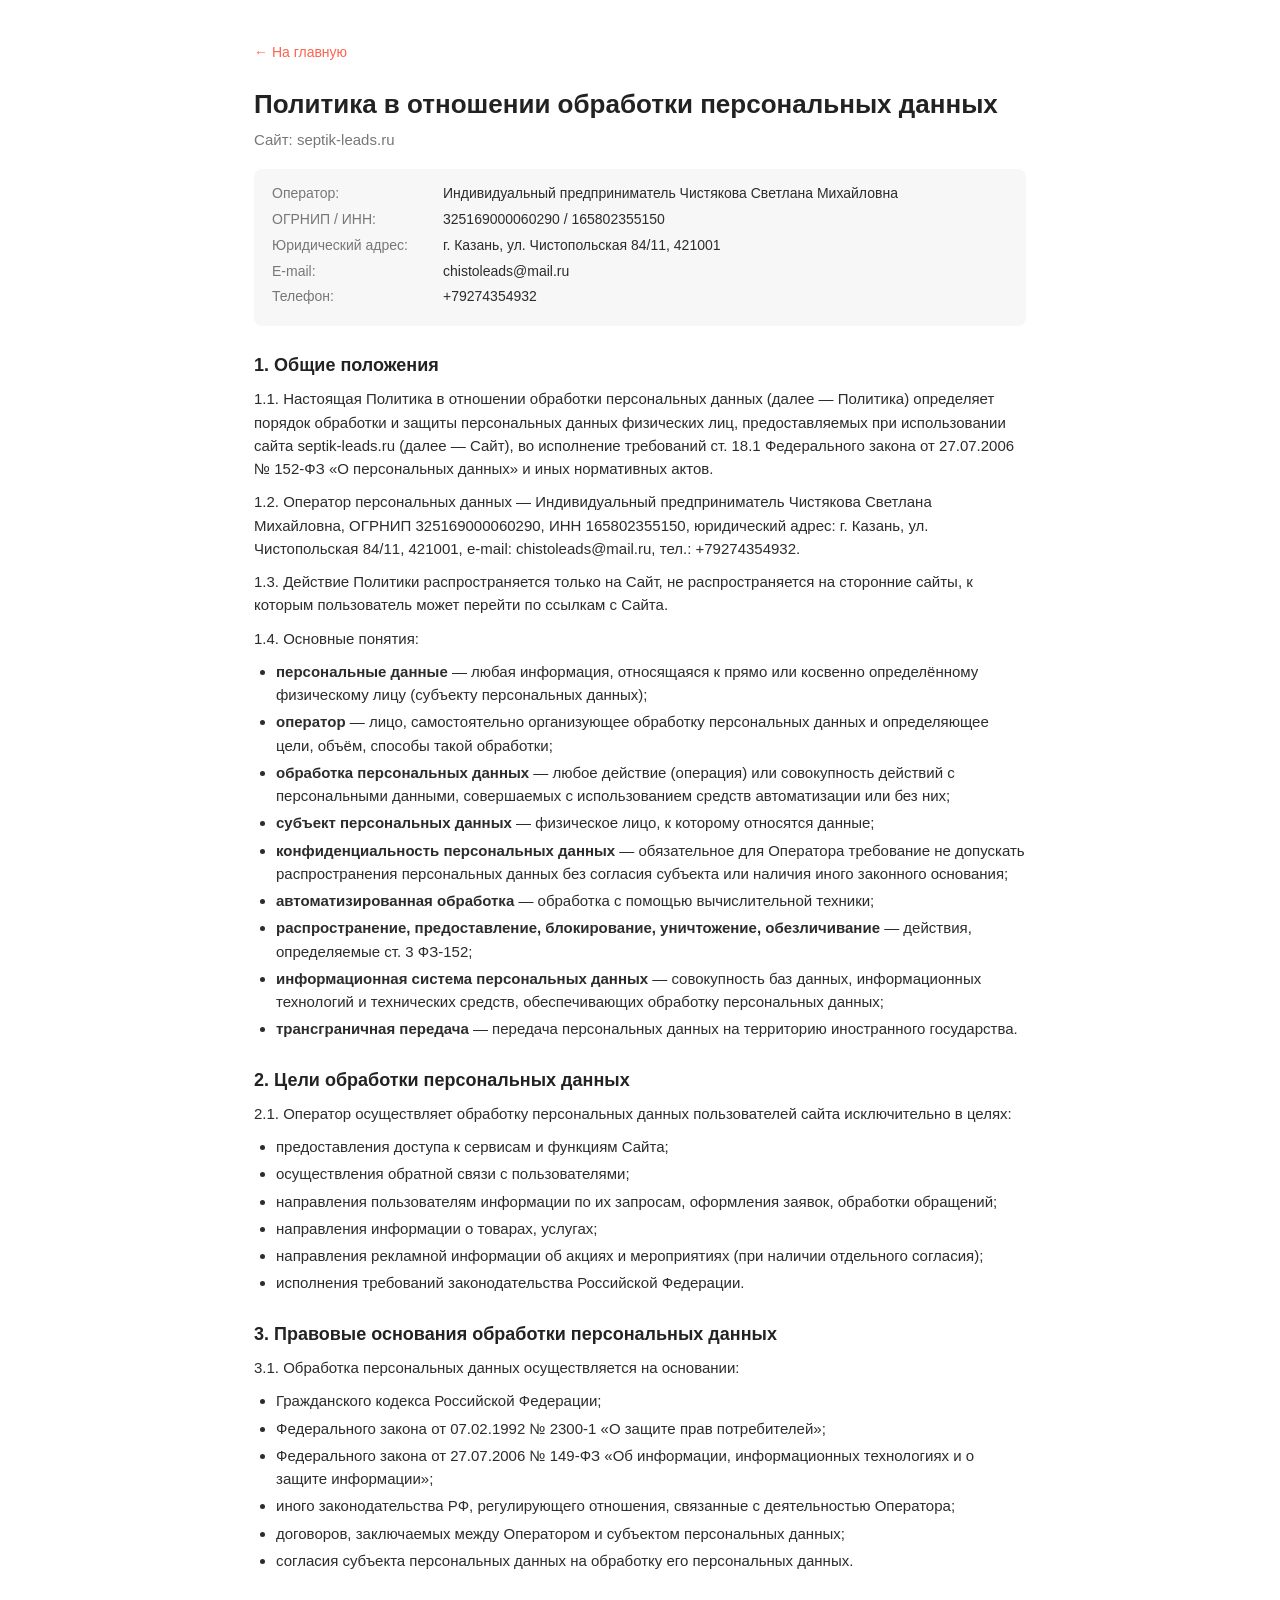
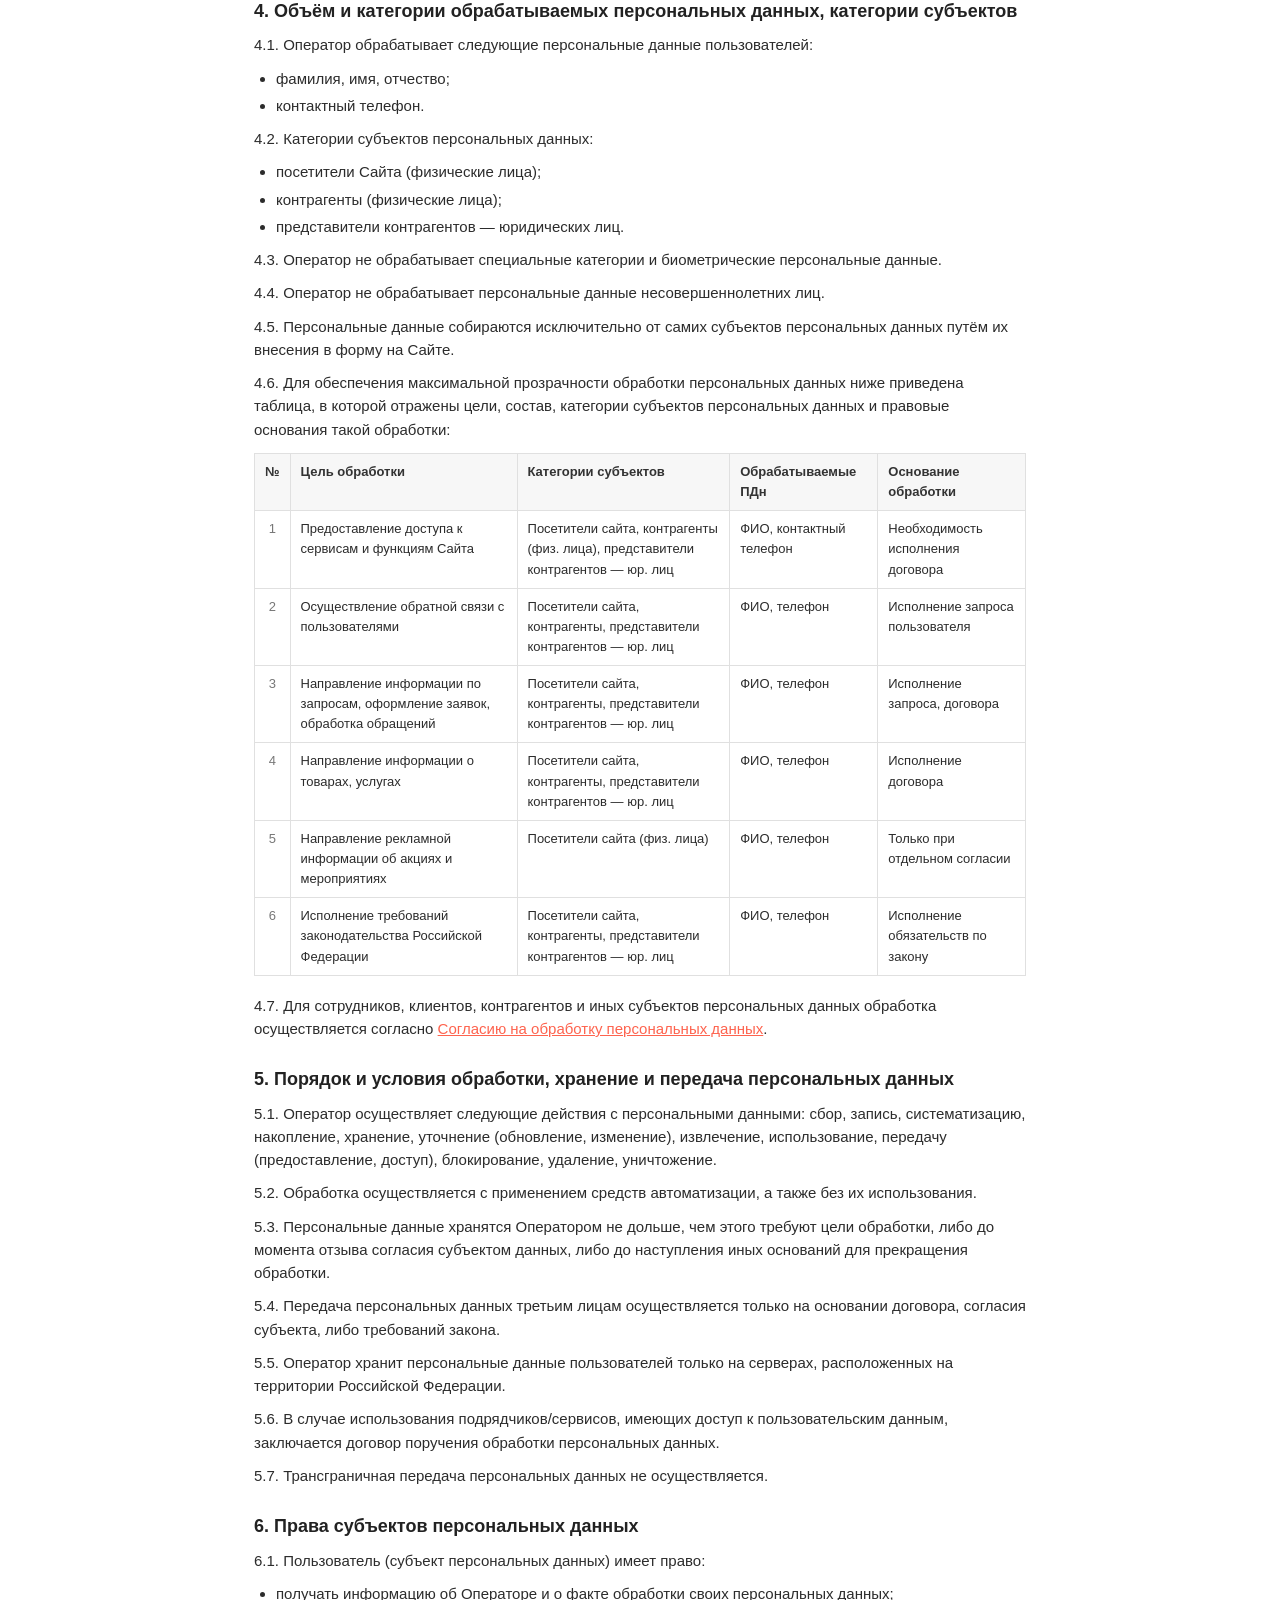
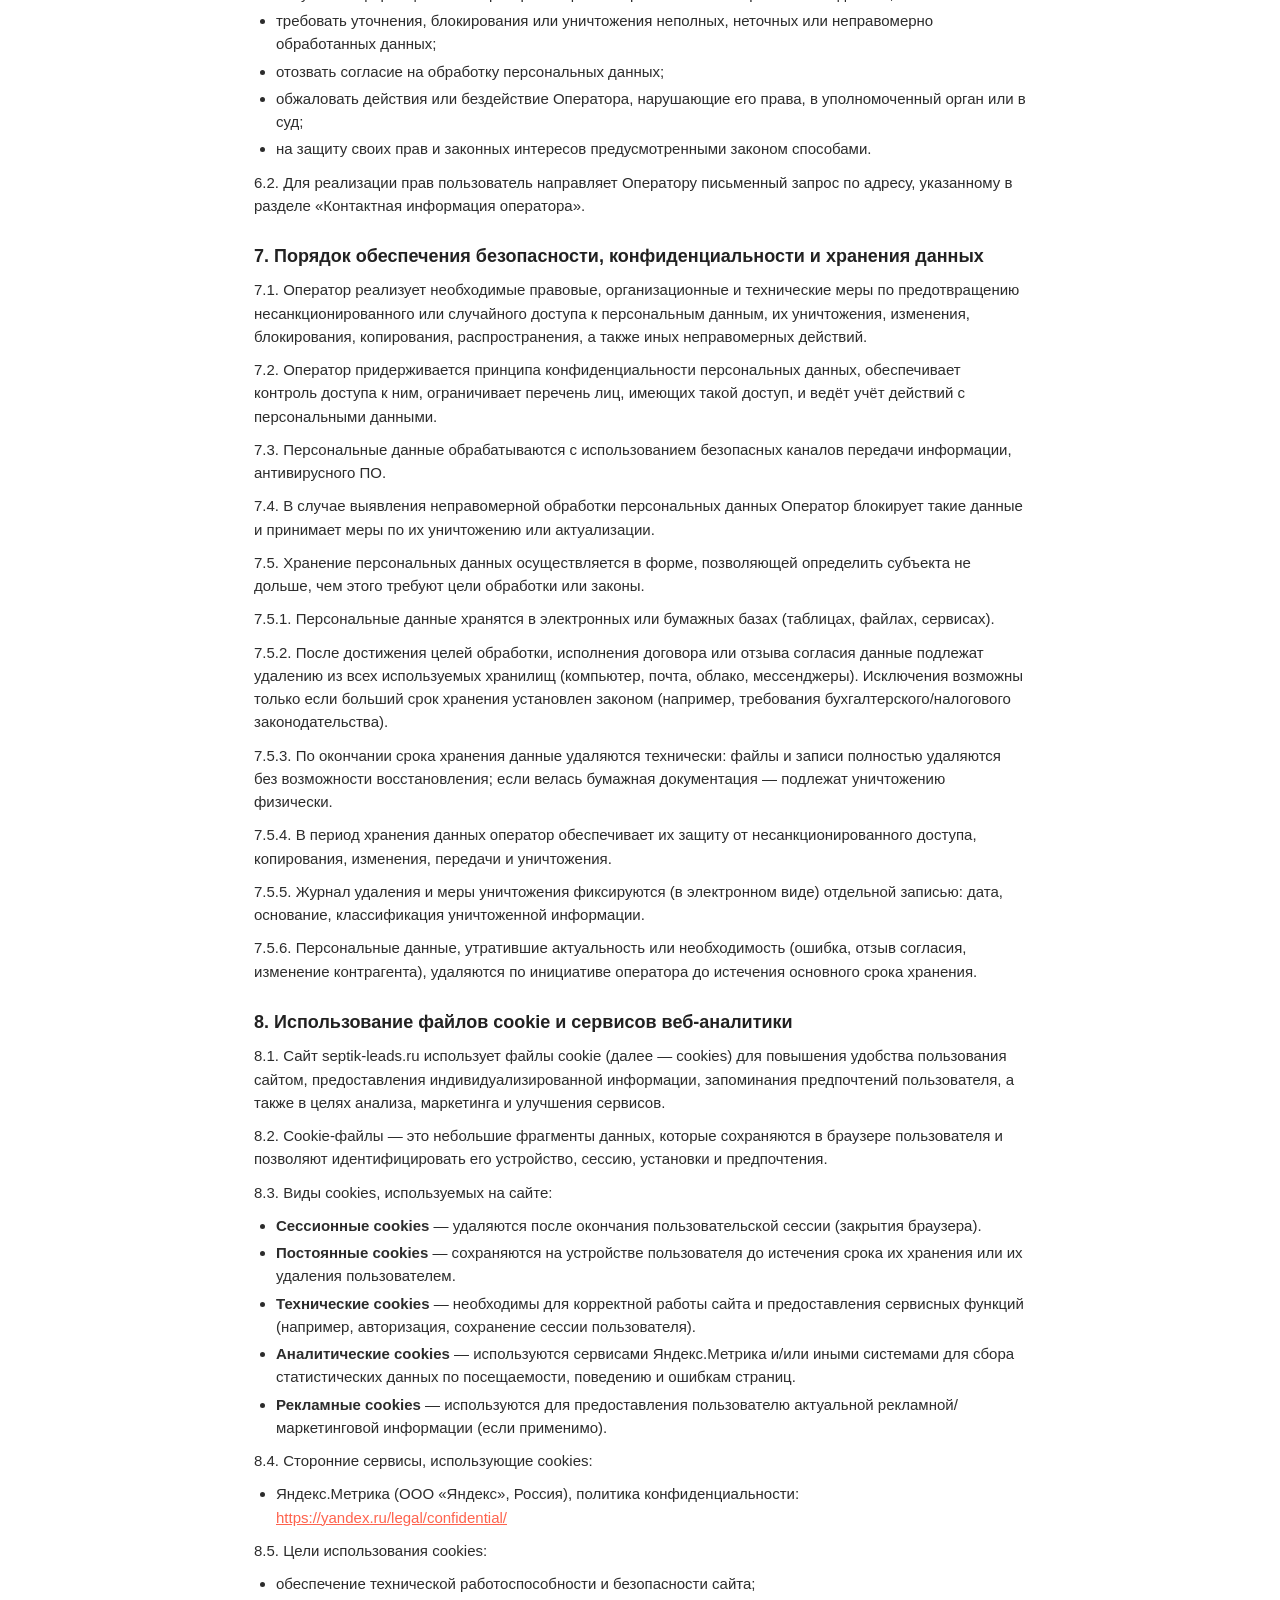
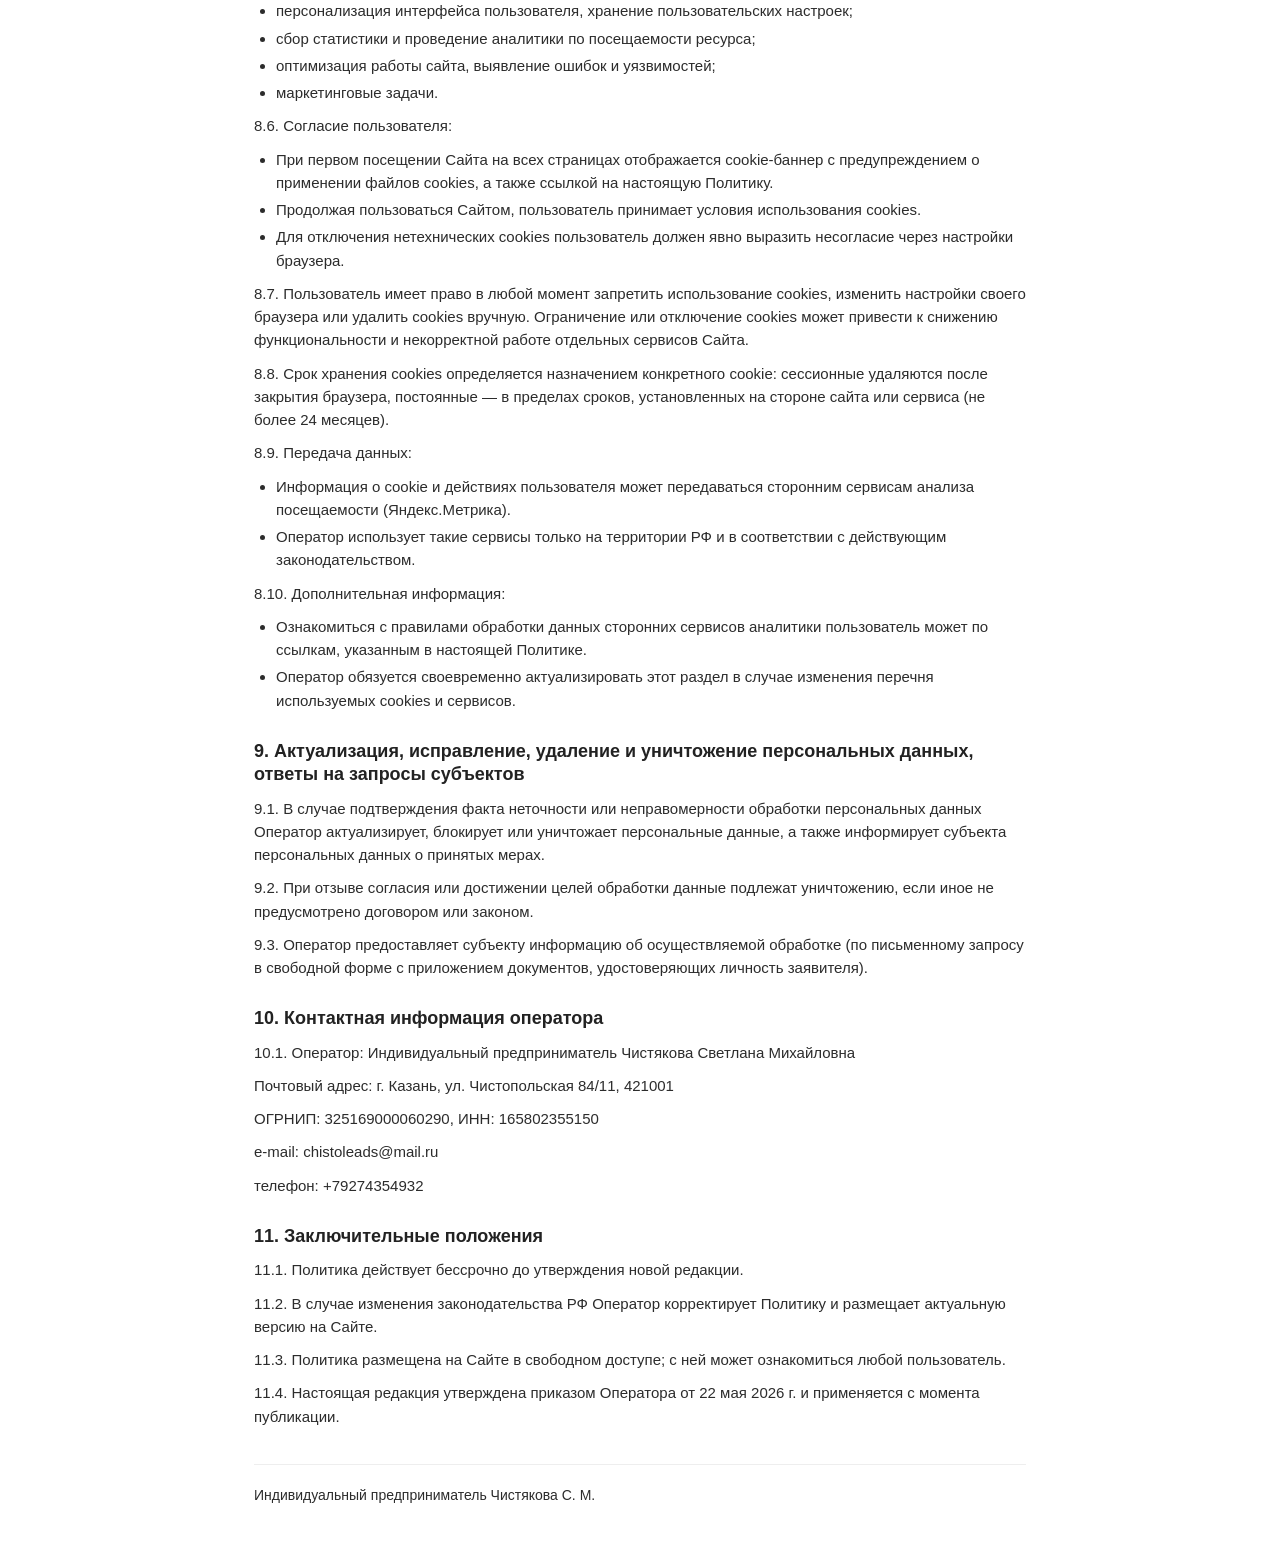
==== policy-privacy.html @ ccdcb3b7 "Landing page for Max channel post Co-Authored-By: Claude Opus 4.8 <noreply@anthropic.com>" ====
<!DOCTYPE html>
<html lang="ru">
<head>
<meta charset="utf-8">
<meta name="viewport" content="width=device-width, initial-scale=1.0">
<title>Политика в отношении обработки персональных данных</title>
<style>
* { box-sizing: border-box; margin: 0; padding: 0; }
body {
  font-family: Arial, sans-serif;
  background: #fff;
  color: #2c2c2c;
  line-height: 1.55;
  font-size: 15px;
}
.policy-wrap {
  max-width: 820px;
  margin: 0 auto;
  padding: 40px 24px 60px;
}
.policy-back {
  display: inline-flex;
  align-items: center;
  gap: 6px;
  color: #fe634e;
  text-decoration: none;
  font-size: 14px;
  font-weight: 500;
  margin-bottom: 24px;
}
.policy-back:hover { text-decoration: underline; }
h1 {
  font-size: 26px;
  font-weight: 700;
  color: #222;
  margin-bottom: 8px;
  line-height: 1.25;
}
h2 {
  font-size: 18px;
  font-weight: 700;
  color: #222;
  margin: 28px 0 10px;
  line-height: 1.3;
}
h3 {
  font-size: 16px;
  font-weight: 700;
  color: #333;
  margin: 18px 0 6px;
}
p { margin-bottom: 10px; }
ul, ol { margin: 0 0 10px 22px; }
ul li, ol li { margin-bottom: 4px; }
.req-info {
  background: #f7f7f7;
  border-radius: 8px;
  padding: 14px 18px;
  margin: 14px 0 28px;
  font-size: 14px;
}
.req-info .row { display: flex; flex-wrap: wrap; gap: 6px; margin-bottom: 4px; }
.req-info .label { color: #777; min-width: 165px; }
.req-info .value { color: #2c2c2c; }
.placeholder {
  display: inline-block;
  min-width: 80px;
  border-bottom: 1px dashed #bbb;
  color: #aaa;
  font-style: italic;
}
.section-block { margin-bottom: 18px; }
.signature {
  margin-top: 36px;
  padding-top: 20px;
  border-top: 1px solid #eee;
  font-size: 14px;
}
table.purpose-table {
  width: 100%;
  border-collapse: collapse;
  margin: 12px 0 18px;
  font-size: 13px;
}
table.purpose-table th, table.purpose-table td {
  border: 1px solid #e0e0e0;
  padding: 8px 10px;
  vertical-align: top;
  text-align: left;
}
table.purpose-table th {
  background: #f7f7f7;
  font-weight: 700;
  color: #333;
}
table.purpose-table td:first-child { width: 30px; text-align: center; color: #777; }
@media (max-width: 600px) {
  body { font-size: 14px; }
  .policy-wrap { padding: 24px 16px 40px; }
  h1 { font-size: 22px; }
  h2 { font-size: 16px; }
  h3 { font-size: 15px; }
  .req-info .label { min-width: 100%; }
  table.purpose-table { font-size: 12px; }
  table.purpose-table th, table.purpose-table td { padding: 6px; }
}
</style>
</head>
<body>
<div class="policy-wrap">
  <a href="index.html" class="policy-back">&larr; На главную</a>

  <h1>Политика в отношении обработки персональных данных</h1>
  <p style="color:#777;margin-bottom:18px">Сайт: septik-leads.ru</p>

  <div class="req-info">
    <div class="row"><span class="label">Оператор:</span><span class="value">Индивидуальный предприниматель Чистякова Светлана Михайловна</span></div>
    <div class="row"><span class="label">ОГРНИП / ИНН:</span><span class="value">325169000060290 / 165802355150</span></div>
    <div class="row"><span class="label">Юридический адрес:</span><span class="value">г. Казань, ул. Чистопольская 84/11, 421001</span></div>
    <div class="row"><span class="label">E-mail:</span><span class="value">chistoleads@mail.ru</span></div>
    <div class="row"><span class="label">Телефон:</span><span class="value">+79274354932</span></div>
  </div>

  <div class="section-block">
    <h2>1. Общие положения</h2>
    <p>1.1. Настоящая Политика в отношении обработки персональных данных (далее — Политика) определяет порядок обработки и защиты персональных данных физических лиц, предоставляемых при использовании сайта septik-leads.ru (далее — Сайт), во исполнение требований ст. 18.1 Федерального закона от 27.07.2006 № 152-ФЗ «О персональных данных» и иных нормативных актов.</p>
    <p>1.2. Оператор персональных данных — Индивидуальный предприниматель Чистякова Светлана Михайловна, ОГРНИП 325169000060290, ИНН 165802355150, юридический адрес: г. Казань, ул. Чистопольская 84/11, 421001, e-mail: chistoleads@mail.ru, тел.: +79274354932.</p>
    <p>1.3. Действие Политики распространяется только на Сайт, не распространяется на сторонние сайты, к которым пользователь может перейти по ссылкам с Сайта.</p>
    <p>1.4. Основные понятия:</p>
    <ul>
      <li><b>персональные данные</b> — любая информация, относящаяся к прямо или косвенно определённому физическому лицу (субъекту персональных данных);</li>
      <li><b>оператор</b> — лицо, самостоятельно организующее обработку персональных данных и определяющее цели, объём, способы такой обработки;</li>
      <li><b>обработка персональных данных</b> — любое действие (операция) или совокупность действий с персональными данными, совершаемых с использованием средств автоматизации или без них;</li>
      <li><b>субъект персональных данных</b> — физическое лицо, к которому относятся данные;</li>
      <li><b>конфиденциальность персональных данных</b> — обязательное для Оператора требование не допускать распространения персональных данных без согласия субъекта или наличия иного законного основания;</li>
      <li><b>автоматизированная обработка</b> — обработка с помощью вычислительной техники;</li>
      <li><b>распространение, предоставление, блокирование, уничтожение, обезличивание</b> — действия, определяемые ст. 3 ФЗ-152;</li>
      <li><b>информационная система персональных данных</b> — совокупность баз данных, информационных технологий и технических средств, обеспечивающих обработку персональных данных;</li>
      <li><b>трансграничная передача</b> — передача персональных данных на территорию иностранного государства.</li>
    </ul>
  </div>

  <div class="section-block">
    <h2>2. Цели обработки персональных данных</h2>
    <p>2.1. Оператор осуществляет обработку персональных данных пользователей сайта исключительно в целях:</p>
    <ul>
      <li>предоставления доступа к сервисам и функциям Сайта;</li>
      <li>осуществления обратной связи с пользователями;</li>
      <li>направления пользователям информации по их запросам, оформления заявок, обработки обращений;</li>
      <li>направления информации о товарах, услугах;</li>
      <li>направления рекламной информации об акциях и мероприятиях (при наличии отдельного согласия);</li>
      <li>исполнения требований законодательства Российской Федерации.</li>
    </ul>
  </div>

  <div class="section-block">
    <h2>3. Правовые основания обработки персональных данных</h2>
    <p>3.1. Обработка персональных данных осуществляется на основании:</p>
    <ul>
      <li>Гражданского кодекса Российской Федерации;</li>
      <li>Федерального закона от 07.02.1992 № 2300-1 «О защите прав потребителей»;</li>
      <li>Федерального закона от 27.07.2006 № 149-ФЗ «Об информации, информационных технологиях и о защите информации»;</li>
      <li>иного законодательства РФ, регулирующего отношения, связанные с деятельностью Оператора;</li>
      <li>договоров, заключаемых между Оператором и субъектом персональных данных;</li>
      <li>согласия субъекта персональных данных на обработку его персональных данных.</li>
    </ul>
  </div>

  <div class="section-block">
    <h2>4. Объём и категории обрабатываемых персональных данных, категории субъектов</h2>
    <p>4.1. Оператор обрабатывает следующие персональные данные пользователей:</p>
    <ul>
      <li>фамилия, имя, отчество;</li>
      <li>контактный телефон.</li>
    </ul>
    <p>4.2. Категории субъектов персональных данных:</p>
    <ul>
      <li>посетители Сайта (физические лица);</li>
      <li>контрагенты (физические лица);</li>
      <li>представители контрагентов — юридических лиц.</li>
    </ul>
    <p>4.3. Оператор не обрабатывает специальные категории и биометрические персональные данные.</p>
    <p>4.4. Оператор не обрабатывает персональные данные несовершеннолетних лиц.</p>
    <p>4.5. Персональные данные собираются исключительно от самих субъектов персональных данных путём их внесения в форму на Сайте.</p>
    <p>4.6. Для обеспечения максимальной прозрачности обработки персональных данных ниже приведена таблица, в которой отражены цели, состав, категории субъектов персональных данных и правовые основания такой обработки:</p>

    <table class="purpose-table">
      <thead>
        <tr>
          <th>№</th>
          <th>Цель обработки</th>
          <th>Категории субъектов</th>
          <th>Обрабатываемые ПДн</th>
          <th>Основание обработки</th>
        </tr>
      </thead>
      <tbody>
        <tr>
          <td>1</td>
          <td>Предоставление доступа к сервисам и функциям Сайта</td>
          <td>Посетители сайта, контрагенты (физ. лица), представители контрагентов — юр. лиц</td>
          <td>ФИО, контактный телефон</td>
          <td>Необходимость исполнения договора</td>
        </tr>
        <tr>
          <td>2</td>
          <td>Осуществление обратной связи с пользователями</td>
          <td>Посетители сайта, контрагенты, представители контрагентов — юр. лиц</td>
          <td>ФИО, телефон</td>
          <td>Исполнение запроса пользователя</td>
        </tr>
        <tr>
          <td>3</td>
          <td>Направление информации по запросам, оформление заявок, обработка обращений</td>
          <td>Посетители сайта, контрагенты, представители контрагентов — юр. лиц</td>
          <td>ФИО, телефон</td>
          <td>Исполнение запроса, договора</td>
        </tr>
        <tr>
          <td>4</td>
          <td>Направление информации о товарах, услугах</td>
          <td>Посетители сайта, контрагенты, представители контрагентов — юр. лиц</td>
          <td>ФИО, телефон</td>
          <td>Исполнение договора</td>
        </tr>
        <tr>
          <td>5</td>
          <td>Направление рекламной информации об акциях и мероприятиях</td>
          <td>Посетители сайта (физ. лица)</td>
          <td>ФИО, телефон</td>
          <td>Только при отдельном согласии</td>
        </tr>
        <tr>
          <td>6</td>
          <td>Исполнение требований законодательства Российской Федерации</td>
          <td>Посетители сайта, контрагенты, представители контрагентов — юр. лиц</td>
          <td>ФИО, телефон</td>
          <td>Исполнение обязательств по закону</td>
        </tr>
      </tbody>
    </table>

    <p>4.7. Для сотрудников, клиентов, контрагентов и иных субъектов персональных данных обработка осуществляется согласно <a href="agreement.html" style="color:#fe634e">Согласию на обработку персональных данных</a>.</p>
  </div>

  <div class="section-block">
    <h2>5. Порядок и условия обработки, хранение и передача персональных данных</h2>
    <p>5.1. Оператор осуществляет следующие действия с персональными данными: сбор, запись, систематизацию, накопление, хранение, уточнение (обновление, изменение), извлечение, использование, передачу (предоставление, доступ), блокирование, удаление, уничтожение.</p>
    <p>5.2. Обработка осуществляется с применением средств автоматизации, а также без их использования.</p>
    <p>5.3. Персональные данные хранятся Оператором не дольше, чем этого требуют цели обработки, либо до момента отзыва согласия субъектом данных, либо до наступления иных оснований для прекращения обработки.</p>
    <p>5.4. Передача персональных данных третьим лицам осуществляется только на основании договора, согласия субъекта, либо требований закона.</p>
    <p>5.5. Оператор хранит персональные данные пользователей только на серверах, расположенных на территории Российской Федерации.</p>
    <p>5.6. В случае использования подрядчиков/сервисов, имеющих доступ к пользовательским данным, заключается договор поручения обработки персональных данных.</p>
    <p>5.7. Трансграничная передача персональных данных не осуществляется.</p>
  </div>

  <div class="section-block">
    <h2>6. Права субъектов персональных данных</h2>
    <p>6.1. Пользователь (субъект персональных данных) имеет право:</p>
    <ul>
      <li>получать информацию об Операторе и о факте обработки своих персональных данных;</li>
      <li>требовать уточнения, блокирования или уничтожения неполных, неточных или неправомерно обработанных данных;</li>
      <li>отозвать согласие на обработку персональных данных;</li>
      <li>обжаловать действия или бездействие Оператора, нарушающие его права, в уполномоченный орган или в суд;</li>
      <li>на защиту своих прав и законных интересов предусмотренными законом способами.</li>
    </ul>
    <p>6.2. Для реализации прав пользователь направляет Оператору письменный запрос по адресу, указанному в разделе «Контактная информация оператора».</p>
  </div>

  <div class="section-block">
    <h2>7. Порядок обеспечения безопасности, конфиденциальности и хранения данных</h2>
    <p>7.1. Оператор реализует необходимые правовые, организационные и технические меры по предотвращению несанкционированного или случайного доступа к персональным данным, их уничтожения, изменения, блокирования, копирования, распространения, а также иных неправомерных действий.</p>
    <p>7.2. Оператор придерживается принципа конфиденциальности персональных данных, обеспечивает контроль доступа к ним, ограничивает перечень лиц, имеющих такой доступ, и ведёт учёт действий с персональными данными.</p>
    <p>7.3. Персональные данные обрабатываются с использованием безопасных каналов передачи информации, антивирусного ПО.</p>
    <p>7.4. В случае выявления неправомерной обработки персональных данных Оператор блокирует такие данные и принимает меры по их уничтожению или актуализации.</p>
    <p>7.5. Хранение персональных данных осуществляется в форме, позволяющей определить субъекта не дольше, чем этого требуют цели обработки или законы.</p>
    <p>7.5.1. Персональные данные хранятся в электронных или бумажных базах (таблицах, файлах, сервисах).</p>
    <p>7.5.2. После достижения целей обработки, исполнения договора или отзыва согласия данные подлежат удалению из всех используемых хранилищ (компьютер, почта, облако, мессенджеры). Исключения возможны только если больший срок хранения установлен законом (например, требования бухгалтерского/налогового законодательства).</p>
    <p>7.5.3. По окончании срока хранения данные удаляются технически: файлы и записи полностью удаляются без возможности восстановления; если велась бумажная документация — подлежат уничтожению физически.</p>
    <p>7.5.4. В период хранения данных оператор обеспечивает их защиту от несанкционированного доступа, копирования, изменения, передачи и уничтожения.</p>
    <p>7.5.5. Журнал удаления и меры уничтожения фиксируются (в электронном виде) отдельной записью: дата, основание, классификация уничтоженной информации.</p>
    <p>7.5.6. Персональные данные, утратившие актуальность или необходимость (ошибка, отзыв согласия, изменение контрагента), удаляются по инициативе оператора до истечения основного срока хранения.</p>
  </div>

  <div class="section-block">
    <h2>8. Использование файлов cookie и сервисов веб-аналитики</h2>
    <p>8.1. Сайт septik-leads.ru использует файлы cookie (далее — cookies) для повышения удобства пользования сайтом, предоставления индивидуализированной информации, запоминания предпочтений пользователя, а также в целях анализа, маркетинга и улучшения сервисов.</p>
    <p>8.2. Cookie-файлы — это небольшие фрагменты данных, которые сохраняются в браузере пользователя и позволяют идентифицировать его устройство, сессию, установки и предпочтения.</p>
    <p>8.3. Виды cookies, используемых на сайте:</p>
    <ul>
      <li><b>Сессионные cookies</b> — удаляются после окончания пользовательской сессии (закрытия браузера).</li>
      <li><b>Постоянные cookies</b> — сохраняются на устройстве пользователя до истечения срока их хранения или их удаления пользователем.</li>
      <li><b>Технические cookies</b> — необходимы для корректной работы сайта и предоставления сервисных функций (например, авторизация, сохранение сессии пользователя).</li>
      <li><b>Аналитические cookies</b> — используются сервисами Яндекс.Метрика и/или иными системами для сбора статистических данных по посещаемости, поведению и ошибкам страниц.</li>
      <li><b>Рекламные cookies</b> — используются для предоставления пользователю актуальной рекламной/маркетинговой информации (если применимо).</li>
    </ul>
    <p>8.4. Сторонние сервисы, использующие cookies:</p>
    <ul>
      <li>Яндекс.Метрика (ООО «Яндекс», Россия), политика конфиденциальности: <a href="https://yandex.ru/legal/confidential/" target="_blank" rel="noopener" style="color:#fe634e">https://yandex.ru/legal/confidential/</a></li>
    </ul>
    <p>8.5. Цели использования cookies:</p>
    <ul>
      <li>обеспечение технической работоспособности и безопасности сайта;</li>
      <li>персонализация интерфейса пользователя, хранение пользовательских настроек;</li>
      <li>сбор статистики и проведение аналитики по посещаемости ресурса;</li>
      <li>оптимизация работы сайта, выявление ошибок и уязвимостей;</li>
      <li>маркетинговые задачи.</li>
    </ul>
    <p>8.6. Согласие пользователя:</p>
    <ul>
      <li>При первом посещении Сайта на всех страницах отображается cookie-баннер с предупреждением о применении файлов cookies, а также ссылкой на настоящую Политику.</li>
      <li>Продолжая пользоваться Сайтом, пользователь принимает условия использования cookies.</li>
      <li>Для отключения нетехнических cookies пользователь должен явно выразить несогласие через настройки браузера.</li>
    </ul>
    <p>8.7. Пользователь имеет право в любой момент запретить использование cookies, изменить настройки своего браузера или удалить cookies вручную. Ограничение или отключение cookies может привести к снижению функциональности и некорректной работе отдельных сервисов Сайта.</p>
    <p>8.8. Срок хранения cookies определяется назначением конкретного cookie: сессионные удаляются после закрытия браузера, постоянные — в пределах сроков, установленных на стороне сайта или сервиса (не более 24 месяцев).</p>
    <p>8.9. Передача данных:</p>
    <ul>
      <li>Информация о cookie и действиях пользователя может передаваться сторонним сервисам анализа посещаемости (Яндекс.Метрика).</li>
      <li>Оператор использует такие сервисы только на территории РФ и в соответствии с действующим законодательством.</li>
    </ul>
    <p>8.10. Дополнительная информация:</p>
    <ul>
      <li>Ознакомиться с правилами обработки данных сторонних сервисов аналитики пользователь может по ссылкам, указанным в настоящей Политике.</li>
      <li>Оператор обязуется своевременно актуализировать этот раздел в случае изменения перечня используемых cookies и сервисов.</li>
    </ul>
  </div>

  <div class="section-block">
    <h2>9. Актуализация, исправление, удаление и уничтожение персональных данных, ответы на запросы субъектов</h2>
    <p>9.1. В случае подтверждения факта неточности или неправомерности обработки персональных данных Оператор актуализирует, блокирует или уничтожает персональные данные, а также информирует субъекта персональных данных о принятых мерах.</p>
    <p>9.2. При отзыве согласия или достижении целей обработки данные подлежат уничтожению, если иное не предусмотрено договором или законом.</p>
    <p>9.3. Оператор предоставляет субъекту информацию об осуществляемой обработке (по письменному запросу в свободной форме с приложением документов, удостоверяющих личность заявителя).</p>
  </div>

  <div class="section-block">
    <h2>10. Контактная информация оператора</h2>
    <p>10.1. Оператор: Индивидуальный предприниматель Чистякова Светлана Михайловна</p>
    <p>Почтовый адрес: г. Казань, ул. Чистопольская 84/11, 421001</p>
    <p>ОГРНИП: 325169000060290, ИНН: 165802355150</p>
    <p>e-mail: chistoleads@mail.ru</p>
    <p>телефон: +79274354932</p>
  </div>

  <div class="section-block">
    <h2>11. Заключительные положения</h2>
    <p>11.1. Политика действует бессрочно до утверждения новой редакции.</p>
    <p>11.2. В случае изменения законодательства РФ Оператор корректирует Политику и размещает актуальную версию на Сайте.</p>
    <p>11.3. Политика размещена на Сайте в свободном доступе; с ней может ознакомиться любой пользователь.</p>
    <p>11.4. Настоящая редакция утверждена приказом Оператора от 22 мая 2026 г. и применяется с момента публикации.</p>
  </div>

  <div class="signature">
    Индивидуальный предприниматель Чистякова С. М.
  </div>
</div>
</body>
</html>
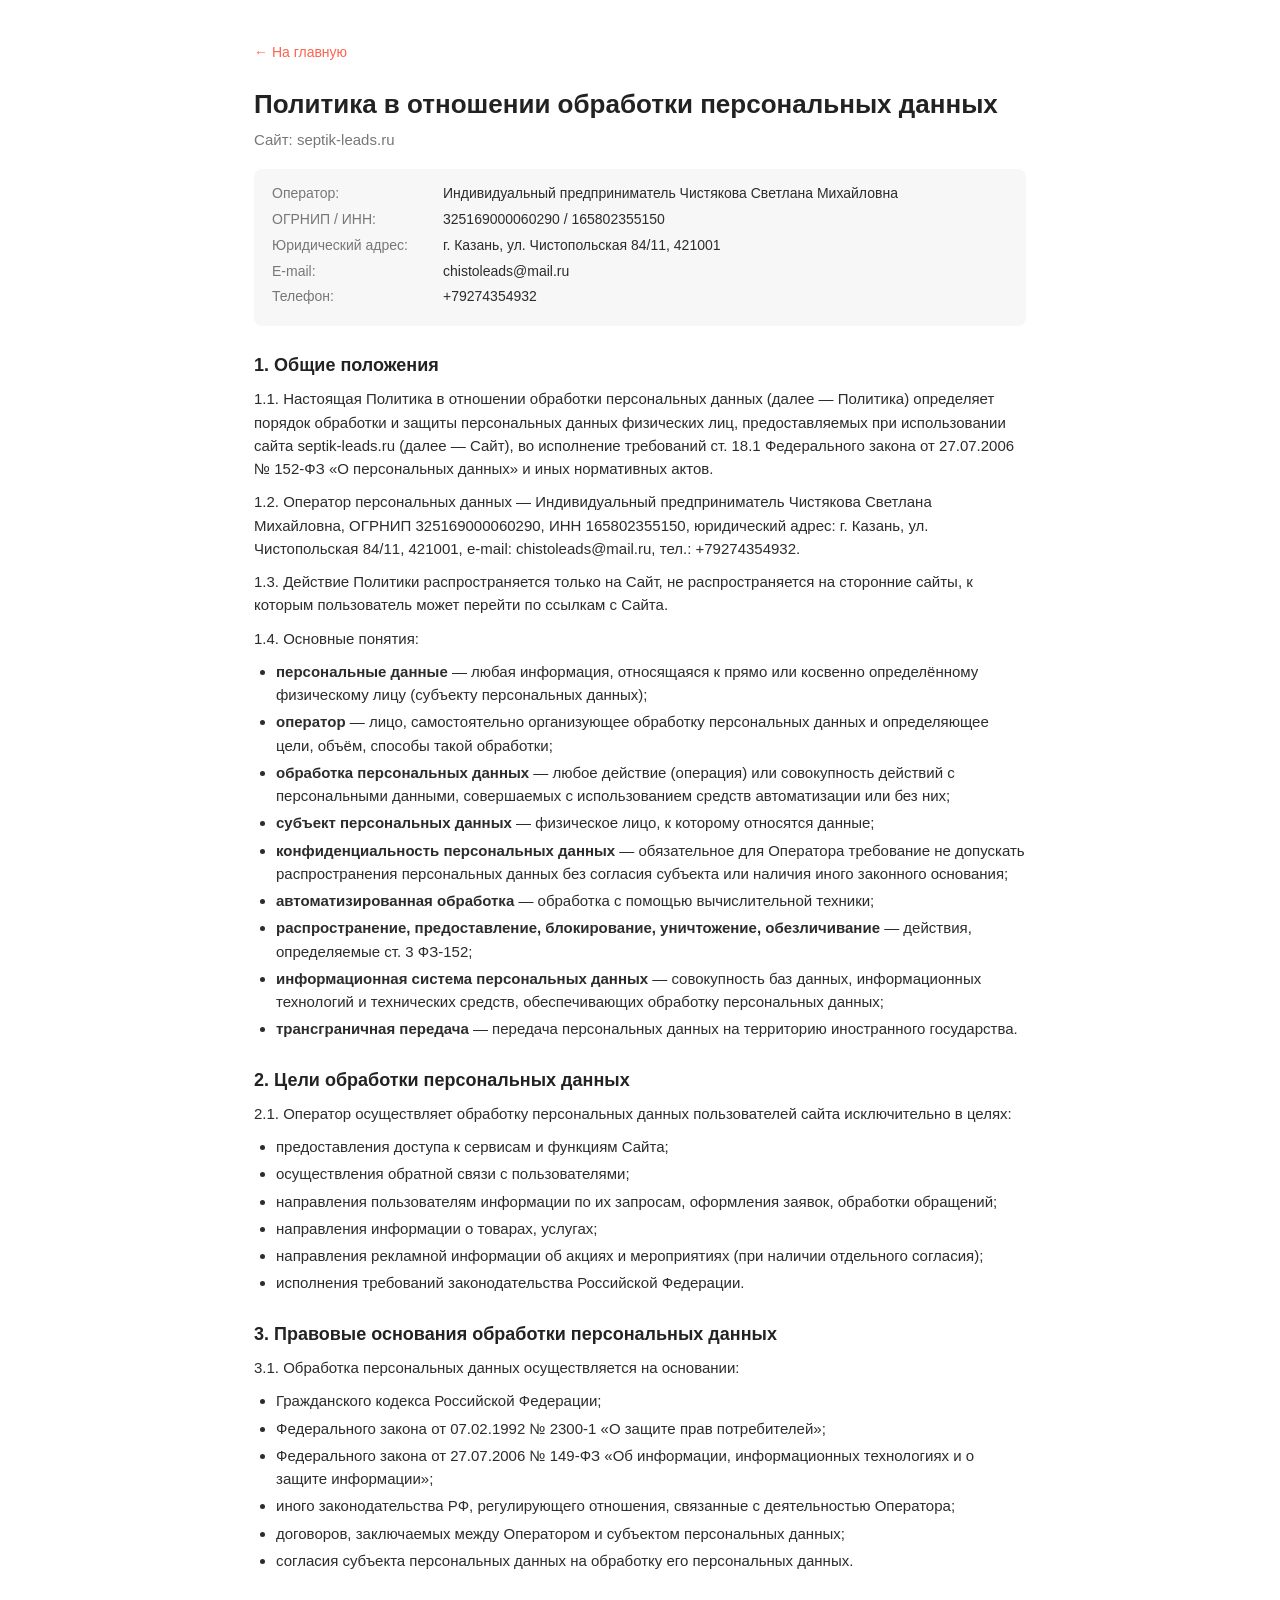
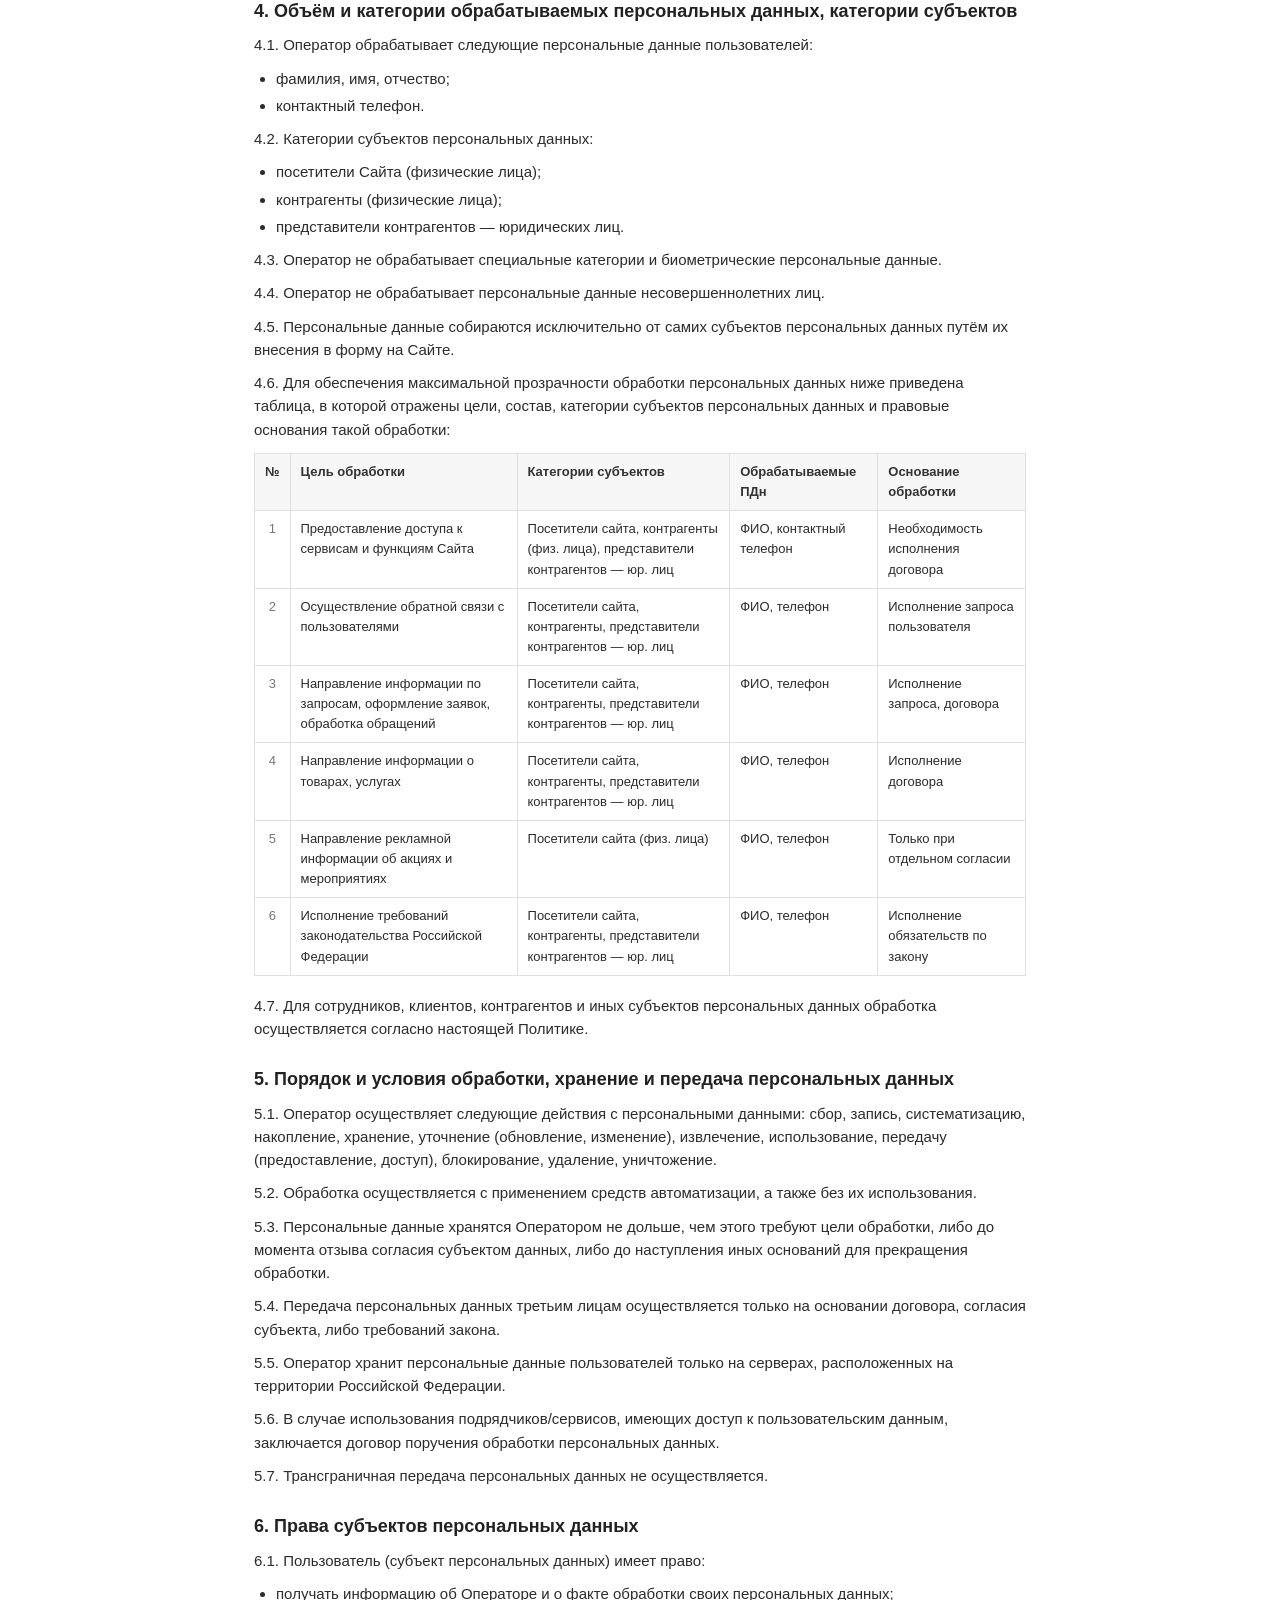
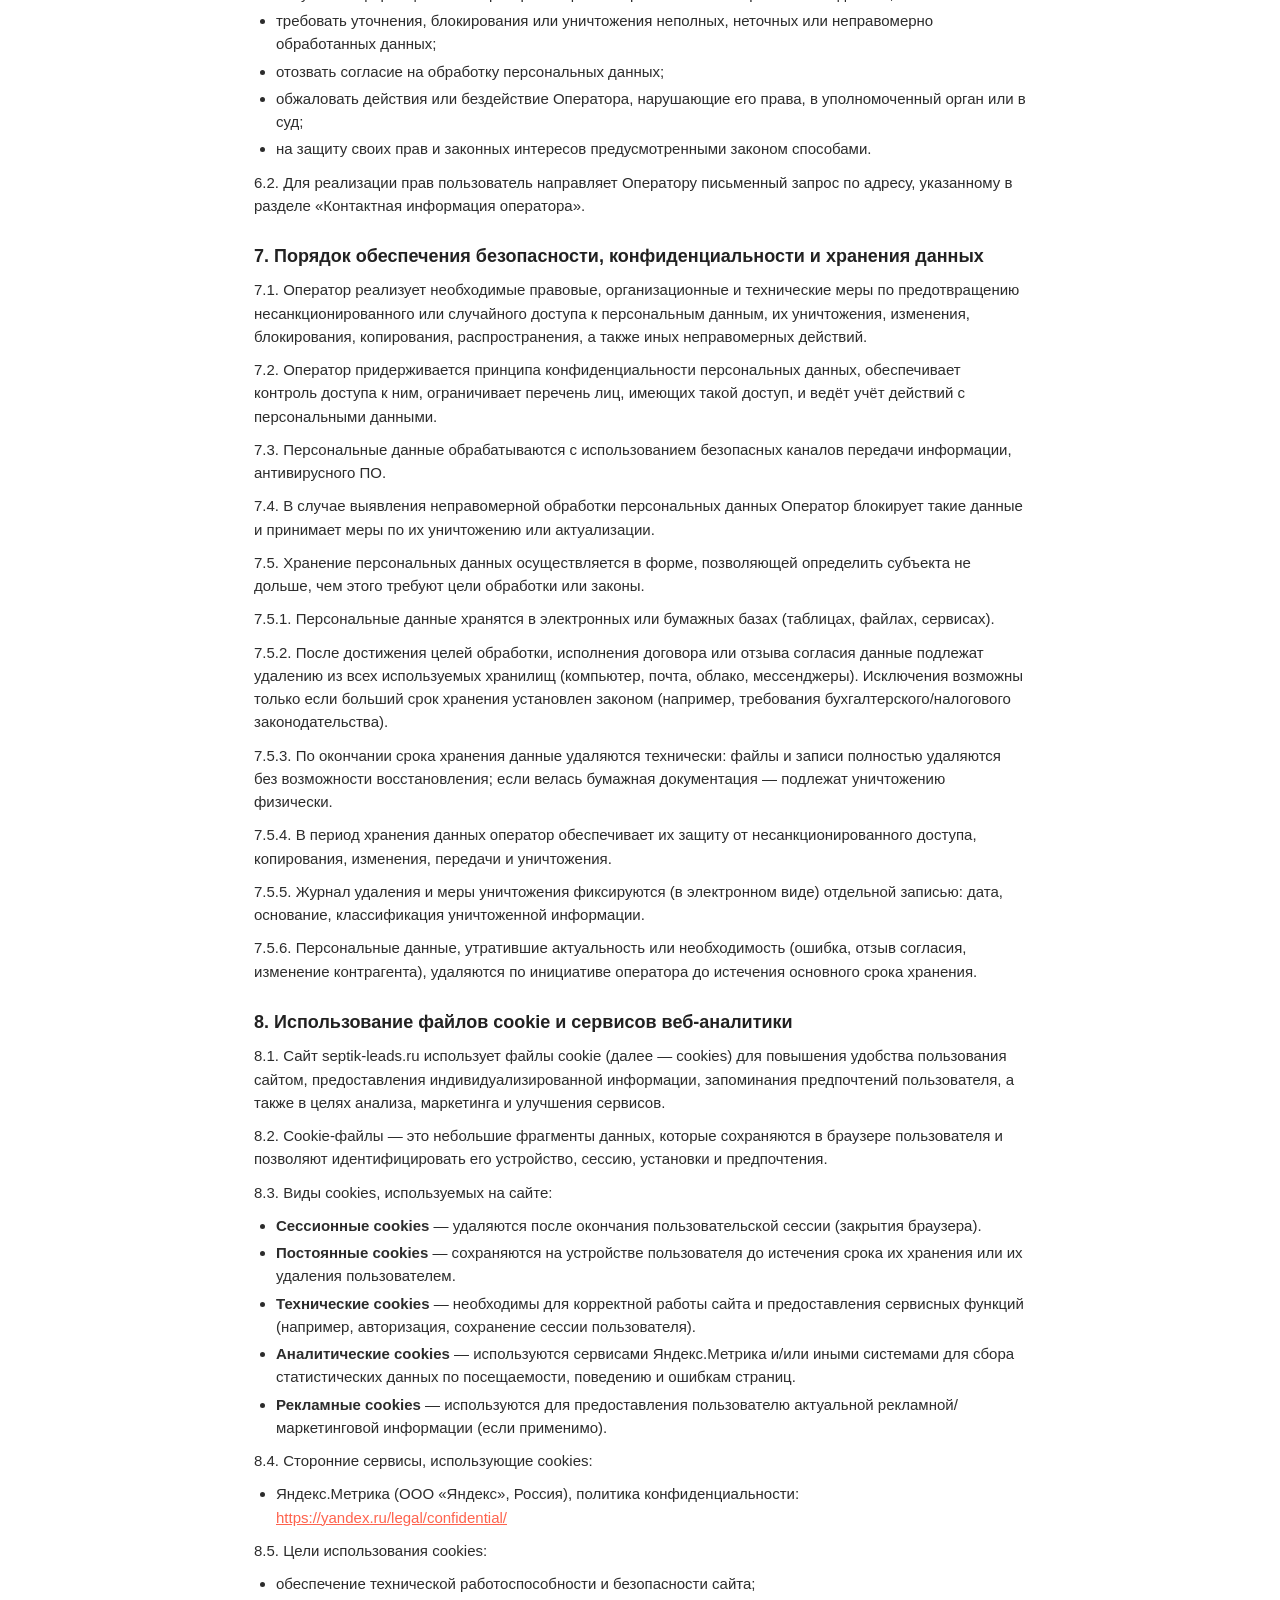
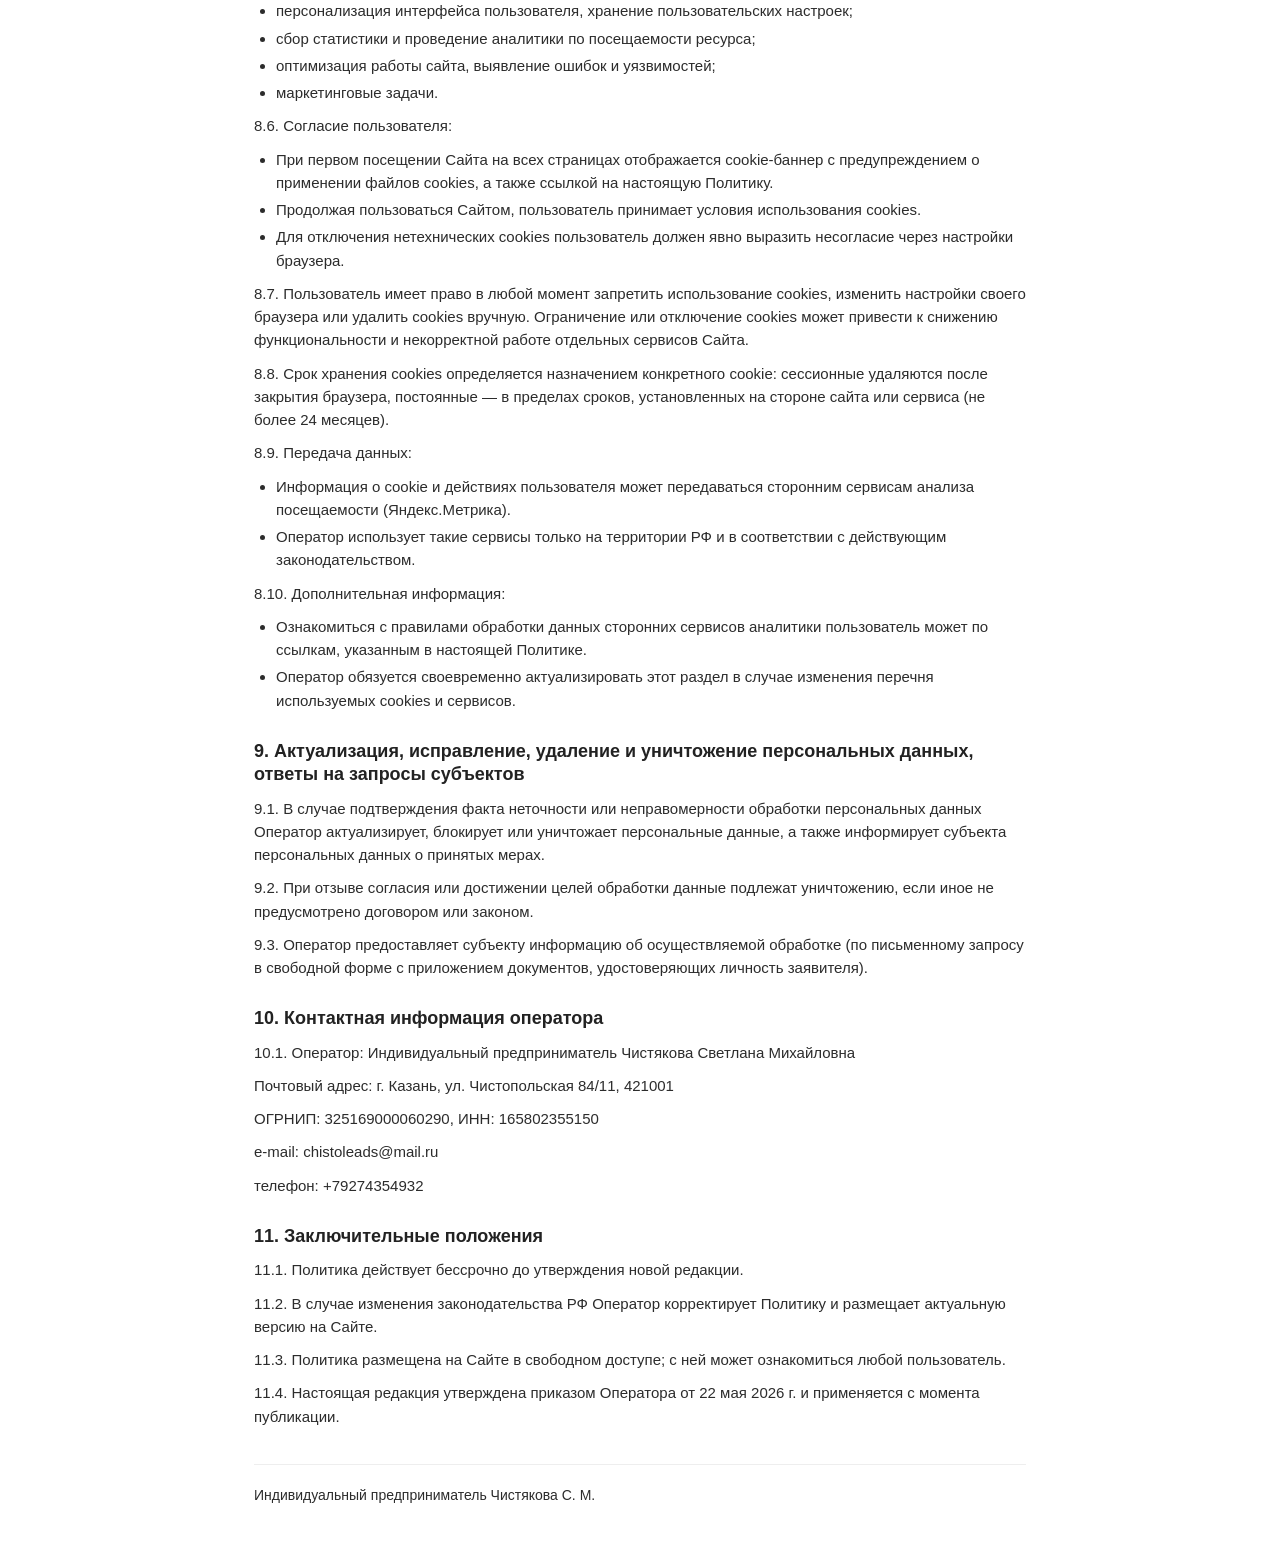
==== commit 5afac8a5: "Fix broken agreement.html link in policy; tidy CSS comment Co-Authored-By: Claude Opus 4.8 <noreply@" ====
--- a/policy-privacy.html
+++ b/policy-privacy.html
@@ -240,7 +240,7 @@
       </tbody>
     </table>
 
-    <p>4.7. Для сотрудников, клиентов, контрагентов и иных субъектов персональных данных обработка осуществляется согласно <a href="agreement.html" style="color:#fe634e">Согласию на обработку персональных данных</a>.</p>
+    <p>4.7. Для сотрудников, клиентов, контрагентов и иных субъектов персональных данных обработка осуществляется согласно настоящей Политике.</p>
   </div>
 
   <div class="section-block">
